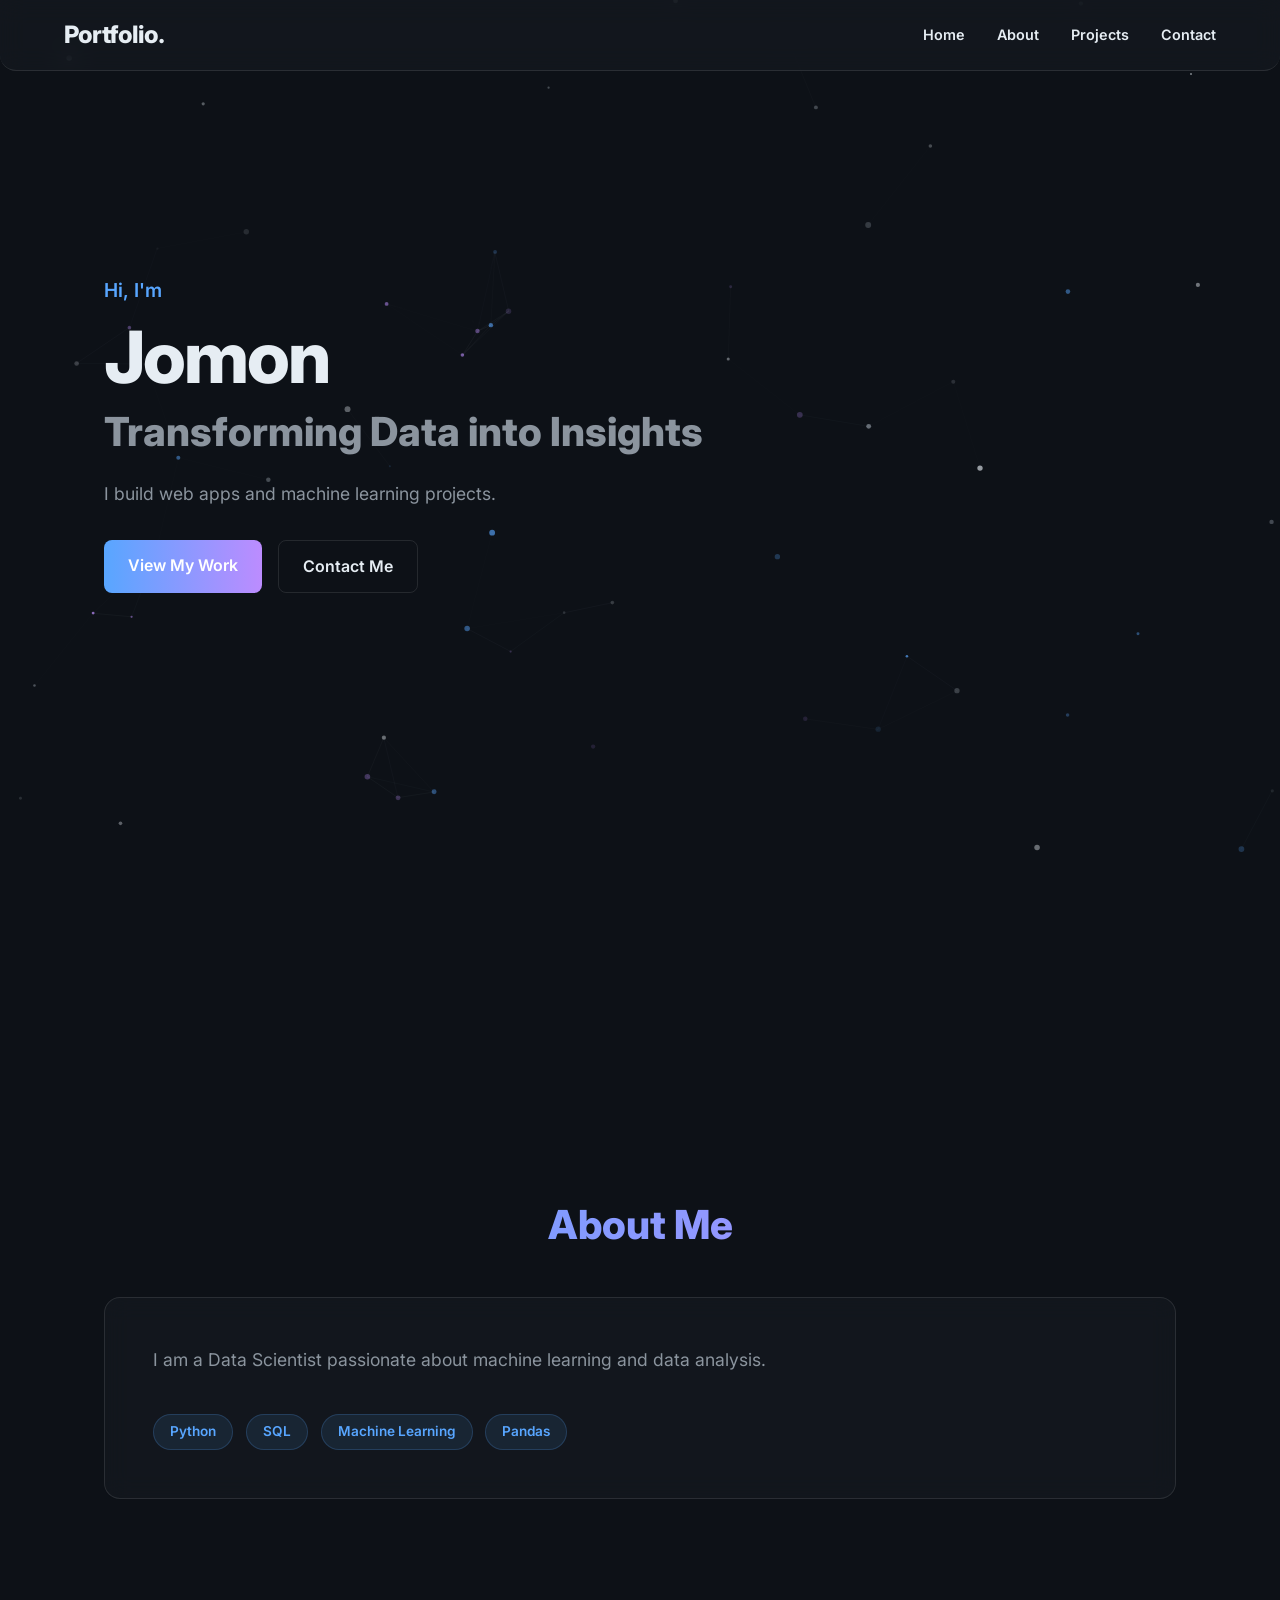
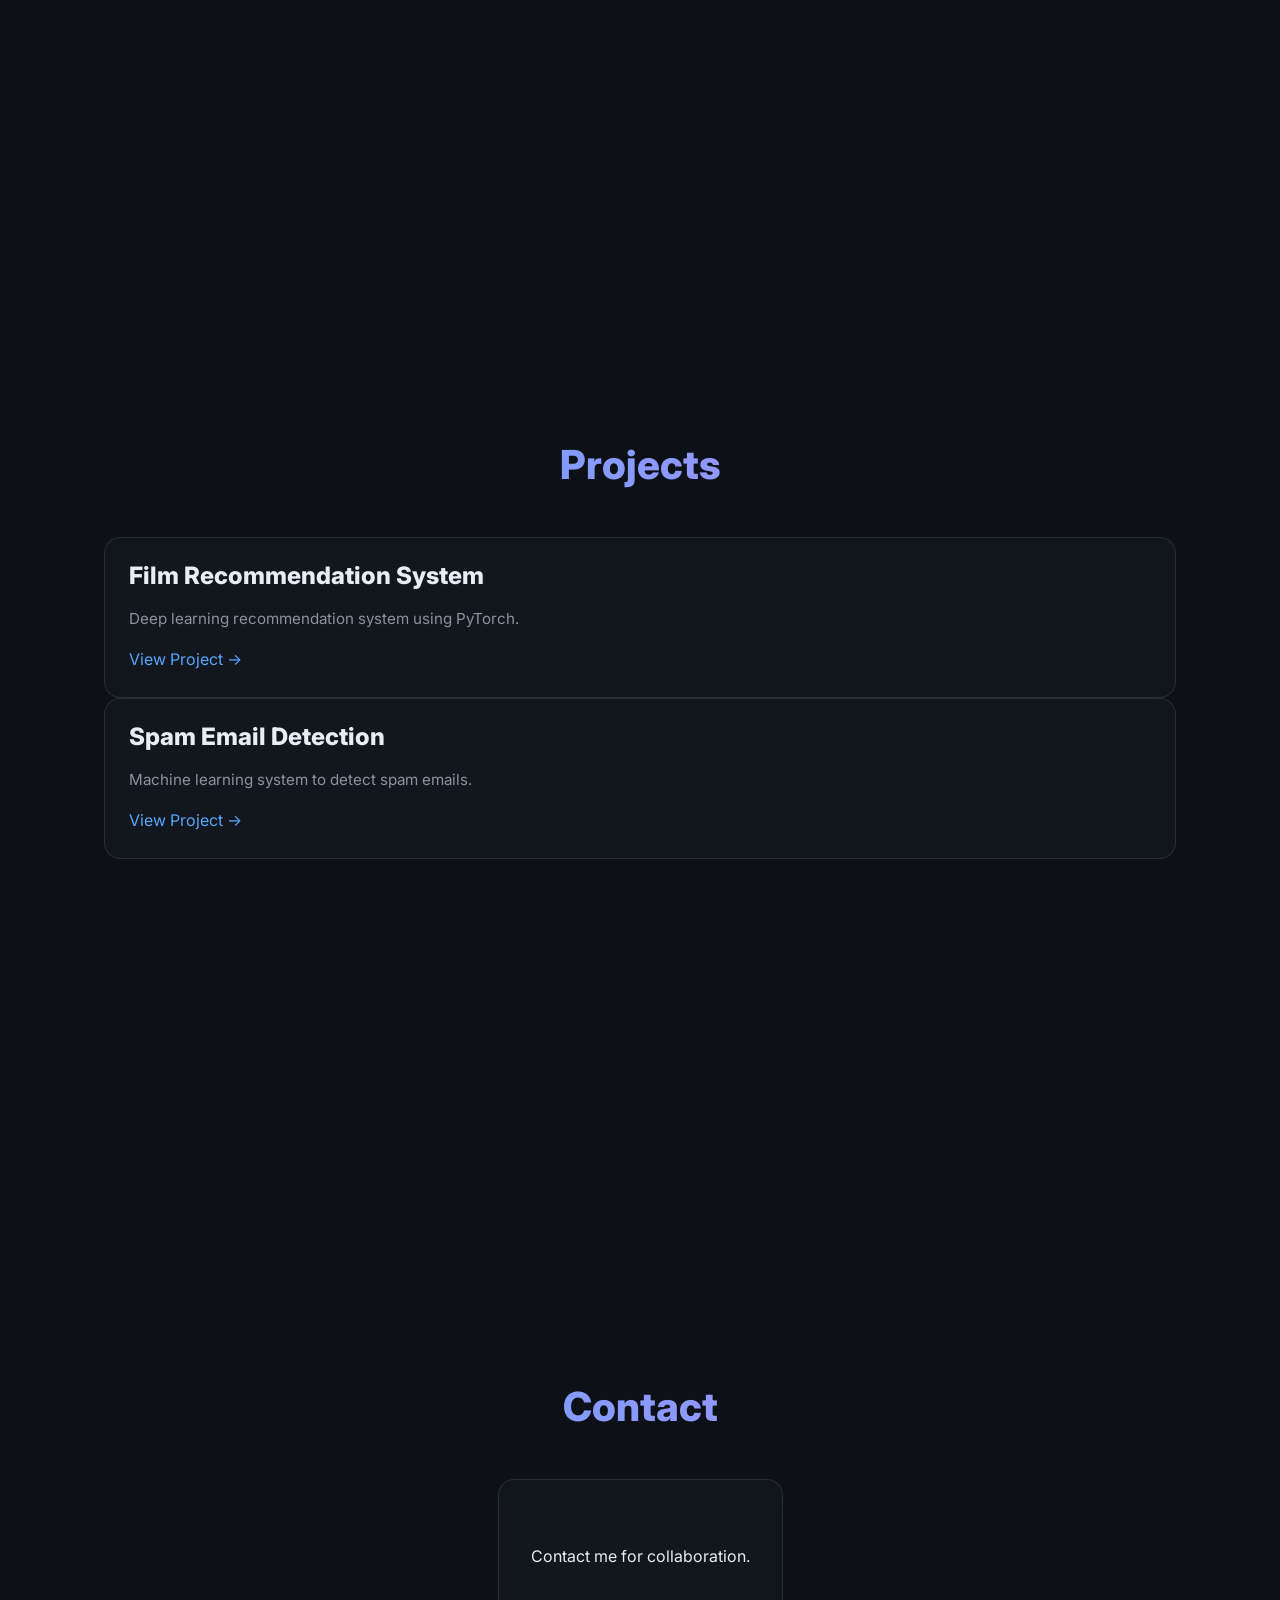
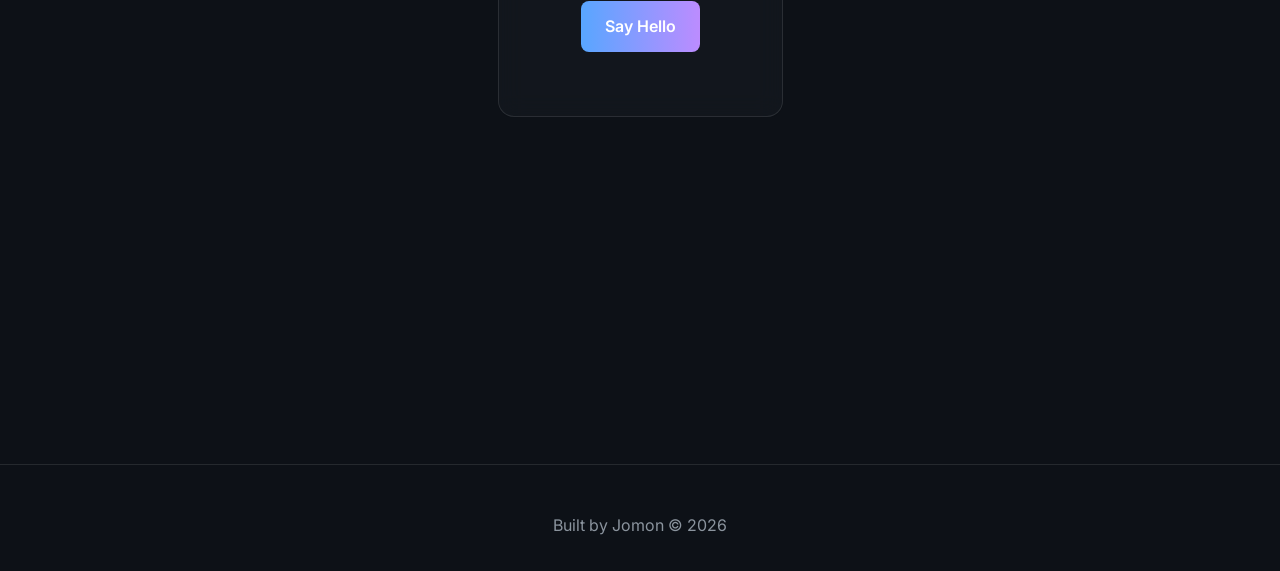
==== index.html @ 2400d686 "remove requirements file" ====
<!DOCTYPE html>
<html lang="en">

<head>
    <meta charset="UTF-8">
    <meta name="viewport" content="width=device-width, initial-scale=1.0">
    <title>My Portfolio</title>

    <!-- Google Font -->
    <link href="https://fonts.googleapis.com/css2?family=Inter:wght@300;400;600;800&display=swap" rel="stylesheet">

    <!-- ✅ Correct CSS -->
    <link rel="stylesheet" href="styles.css">
</head>

<body>

    <canvas id="background-canvas"></canvas>

    <!-- NAVBAR -->
    <nav class="navbar glass">
        <div class="logo">Portfolio.</div>
        <ul class="nav-links">
            <li><a href="#home">Home</a></li>
            <li><a href="#about">About</a></li>
            <li><a href="#projects">Projects</a></li>
            <li><a href="#contact">Contact</a></li>
        </ul>
    </nav>

    <main>

        <!-- HERO -->
        <section id="home" class="hero fade-in">
            <div class="hero-content">
                <p class="greeting">Hi, I'm</p>
                <h1 class="name">Jomon</h1>
                <h2 class="title">Transforming Data into Insights</h2>
                <p class="description">
                    I build web apps and machine learning projects.
                </p>

                <div class="cta-buttons">
                    <a href="#projects" class="btn primary-btn">View My Work</a>
                    <a href="#contact" class="btn secondary-btn">Contact Me</a>
                </div>
            </div>
        </section>

        <!-- ABOUT -->
        <section id="about" class="about fade-in">
            <h2 class="section-title">About Me</h2>
            <div class="about-content glass">
                <p>I am a Data Scientist passionate about machine learning and data analysis.</p>

                <div class="skills">
                    <span class="skill-tag">Python</span>
                    <span class="skill-tag">SQL</span>
                    <span class="skill-tag">Machine Learning</span>
                    <span class="skill-tag">Pandas</span>
                </div>
            </div>
        </section>

        <!-- PROJECTS -->
        <section id="projects" class="projects fade-in">
            <h2 class="section-title">Projects</h2>

            <div class="project-card glass">
                <div class="project-info">
                    <h3>Film Recommendation System</h3>
                    <p>Deep learning recommendation system using PyTorch.</p>
                    <a href="https://github.com/Jomon18kb/Film-Recommendation" target="_blank">
                        View Project →
                    </a>
                </div>
            </div>

            <div class="project-card glass">
                <div class="project-info">
                    <h3>Spam Email Detection</h3>
                    <p>Machine learning system to detect spam emails.</p>
                    <a href="https://github.com/Jomon18kb/Spam-Email-Detection-System" target="_blank">
                        View Project →
                    </a>
                </div>
            </div>

        </section>

        <!-- CONTACT -->
        <section id="contact" class="contact fade-in">
            <h2 class="section-title">Contact</h2>
            <div class="contact-card glass">
                <p>Contact me for collaboration.</p>
                <a href="mailto:hello@example.com" class="btn primary-btn">Say Hello</a>
            </div>
        </section>

    </main>

    <footer>
        <p>Built by Jomon © 2026</p>
    </footer>

    <!-- ✅ Correct JS -->
    <script src="script.js"></script>

</body>

</html>
---- styles.css ----
/* Color Palette & Variables */
:root {
    --bg-color: #0d1117;
    --text-primary: #e6edf3;
    --text-secondary: #8b949e;
    --accent-primary: #58a6ff;
    --accent-secondary: #bc8cff;
    --glass-bg: rgba(22, 27, 34, 0.6);
    --glass-border: rgba(255, 255, 255, 0.1);
    --transition: all 0.3s cubic-bezier(0.25, 0.8, 0.25, 1);
}

/* Reset and Base Styles */
* {
    margin: 0;
    padding: 0;
    box-sizing: border-box;
    scroll-behavior: smooth;
}

body {
    font-family: 'Inter', sans-serif;
    background-color: var(--bg-color);
    color: var(--text-primary);
    line-height: 1.6;
    overflow-x: hidden;
}

#background-canvas {
    position: fixed;
    top: 0;
    left: 0;
    width: 100vw;
    height: 100vh;
    z-index: -1;
    pointer-events: none;
}

/* Typography */
h1,
h2,
h3 {
    font-weight: 800;
    line-height: 1.2;
}

h2.section-title {
    font-size: 2.5rem;
    margin-bottom: 3rem;
    text-align: center;
    background: linear-gradient(90deg, var(--accent-primary), var(--accent-secondary));
    -webkit-background-clip: text;
    -webkit-text-fill-color: transparent;
    display: inline-block;
    position: relative;
    left: 50%;
    transform: translateX(-50%);
}

a {
    color: var(--accent-primary);
    text-decoration: none;
    transition: var(--transition);
}

/* Glassmorphism Utilities */
.glass {
    background: var(--glass-bg);
    backdrop-filter: blur(12px);
    -webkit-backdrop-filter: blur(12px);
    border: 1px solid var(--glass-border);
    border-radius: 16px;
}

/* Navigation */
.navbar {
    position: fixed;
    top: 0;
    left: 0;
    width: 100%;
    display: flex;
    justify-content: space-between;
    align-items: center;
    padding: 1rem 5%;
    z-index: 1000;
    border-radius: 0 0 16px 16px;
    border-top: none;
    border-left: none;
    border-right: none;
}

.logo {
    font-size: 1.5rem;
    font-weight: 800;
    letter-spacing: -1px;
}

.nav-links {
    display: flex;
    list-style: none;
    gap: 2rem;
}

.nav-links a {
    color: var(--text-primary);
    font-weight: 600;
    font-size: 0.9rem;
    position: relative;
}

.nav-links a::after {
    content: '';
    position: absolute;
    width: 0;
    height: 2px;
    bottom: -4px;
    left: 0;
    background-color: var(--accent-primary);
    transition: var(--transition);
}

.nav-links a:hover::after {
    width: 100%;
}

/* General Layout */
main {
    padding: 0 5%;
    max-width: 1200px;
    margin: 0 auto;
}

section {
    min-height: 100vh;
    display: flex;
    flex-direction: column;
    justify-content: center;
    padding: 6rem 0;
}

/* Buttons */
.btn {
    display: inline-block;
    padding: 0.8rem 1.5rem;
    border-radius: 8px;
    font-weight: 600;
    cursor: pointer;
}

.primary-btn {
    background: linear-gradient(90deg, var(--accent-primary), var(--accent-secondary));
    color: #fff;
    border: none;
}

.primary-btn:hover {
    box-shadow: 0 0 20px rgba(88, 166, 255, 0.4);
    transform: translateY(-2px);
}

.secondary-btn {
    background: transparent;
    color: var(--text-primary);
    border: 1px solid var(--glass-border);
}

.secondary-btn:hover {
    background: var(--glass-border);
    transform: translateY(-2px);
}

/* Hero Section */
.hero {
    flex-direction: row;
    align-items: center;
    justify-content: space-between;
    gap: 2rem;
}

.hero-content {
    flex: 1;
    position: relative;
    z-index: 2;
}

.greeting {
    color: var(--accent-primary);
    font-weight: 600;
    font-size: 1.2rem;
    margin-bottom: 0.5rem;
}

.name {
    font-size: 4.5rem;
    margin-bottom: 0.5rem;
    letter-spacing: -2px;
}

.title {
    font-size: 2.5rem;
    color: var(--text-secondary);
    margin-bottom: 1.5rem;
}

.description {
    font-size: 1.1rem;
    color: var(--text-secondary);
    margin-bottom: 2rem;
    max-width: 500px;
}

.cta-buttons {
    display: flex;
    gap: 1rem;
    margin-bottom: 2rem;
}

.social-links {
    display: flex;
    gap: 1.5rem;
    align-items: center;
}

.social-icon {
    display: inline-flex;
    justify-content: center;
    align-items: center;
    width: 45px;
    height: 45px;
    border-radius: 50%;
    background: var(--glass-bg);
    border: 1px solid var(--glass-border);
    color: var(--text-primary);
    transition: var(--transition);
}

.social-icon:hover {
    background: rgba(88, 166, 255, 0.1);
    color: var(--accent-primary);
    border-color: var(--accent-primary);
    transform: translateY(-3px);
    box-shadow: 0 5px 15px rgba(88, 166, 255, 0.2);
}

.hero-visual {
    flex: 1;
    position: relative;
    height: 400px;
    display: flex;
    justify-content: center;
    align-items: center;
    pointer-events: none;
}

.glow-orb {
    position: absolute;
    width: 300px;
    height: 300px;
    border-radius: 50%;
    background: radial-gradient(circle, var(--accent-primary) 0%, rgba(88, 166, 255, 0) 70%);
    filter: blur(40px);
    opacity: 0.4;
    animation: float 6s ease-in-out infinite;
}

.glow-orb.secondary {
    background: radial-gradient(circle, var(--accent-secondary) 0%, rgba(188, 140, 255, 0) 70%);
    top: 20%;
    left: 10%;
    width: 200px;
    height: 200px;
    animation: float 8s ease-in-out infinite reverse;
}

@keyframes float {
    0% {
        transform: translateY(0px) scale(1);
    }

    50% {
        transform: translateY(-20px) scale(1.05);
    }

    100% {
        transform: translateY(0px) scale(1);
    }
}

/* About Section */
.about-content {
    padding: 3rem;
    display: flex;
    flex-direction: column;
    gap: 1.5rem;
    font-size: 1.1rem;
    color: var(--text-secondary);
}

.skills {
    display: flex;
    flex-wrap: wrap;
    gap: 0.8rem;
    margin-top: 1rem;
}

.skill-tag {
    background: rgba(88, 166, 255, 0.1);
    color: var(--accent-primary);
    padding: 0.4rem 1rem;
    border-radius: 20px;
    font-size: 0.85rem;
    font-weight: 600;
    border: 1px solid rgba(88, 166, 255, 0.2);
}

/* Projects Section */
.project-grid {
    display: grid;
    grid-template-columns: repeat(auto-fit, minmax(300px, 1fr));
    gap: 2rem;
}

.project-card {
    overflow: hidden;
    display: flex;
    flex-direction: column;
    transition: var(--transition);
}

.project-card:hover {
    transform: translateY(-10px);
    box-shadow: 0 10px 30px rgba(0, 0, 0, 0.5);
    border-color: rgba(255, 255, 255, 0.2);
}

.project-image {
    width: 100%;
    height: 200px;
    background-color: #1c2128;
    display: flex;
    justify-content: center;
    align-items: center;
    color: var(--text-secondary);
    border-bottom: 1px solid var(--glass-border);
}

.project-info {
    padding: 1.5rem;
    display: flex;
    flex-direction: column;
    gap: 1rem;
    flex: 1;
}

.project-info h3 {
    font-size: 1.5rem;
}

.project-info p {
    color: var(--text-secondary);
    font-size: 0.95rem;
    flex: 1;
}

.project-tech {
    display: flex;
    gap: 0.5rem;
    font-size: 0.85rem;
    color: var(--accent-secondary);
}

.project-link {
    display: flex;
    align-items: center;
    gap: 0.5rem;
    font-weight: 600;
    margin-top: 1rem;
}

.project-link:hover span {
    transform: translateX(5px);
}

.project-link span {
    transition: var(--transition);
}

/* Contact Section */
.contact-card {
    padding: 4rem 2rem;
    text-align: center;
    max-width: 600px;
    margin: 0 auto;
    display: flex;
    flex-direction: column;
    align-items: center;
    gap: 2rem;
}

/* Footer */
footer {
    text-align: center;
    padding: 3rem 2rem 2rem;
    color: var(--text-secondary);
    border-top: 1px solid var(--glass-border);
    margin-top: 4rem;
    display: flex;
    flex-direction: column;
    align-items: center;
    gap: 1.5rem;
}

.footer-socials {
    display: flex;
    gap: 2rem;
}

.footer-socials a {
    color: var(--text-primary);
    font-weight: 500;
    font-size: 0.95rem;
}

.footer-socials a:hover {
    color: var(--accent-primary);
}

/* Animations */
.fade-in {
    opacity: 0;
    transform: translateY(30px);
    transition: opacity 0.8s ease-out, transform 0.8s ease-out;
}

.fade-in.visible {
    opacity: 1;
    transform: translateY(0);
}

/* Responsive */
@media (max-width: 768px) {
    .hero {
        flex-direction: column;
        text-align: center;
        padding-top: 10rem;
    }

    .cta-buttons {
        justify-content: center;
    }

    .name {
        font-size: 3.5rem;
    }

    .title {
        font-size: 2rem;
    }

    .nav-links {
        display: none;
        /* simple mobile nav approach for MVP */
    }
}
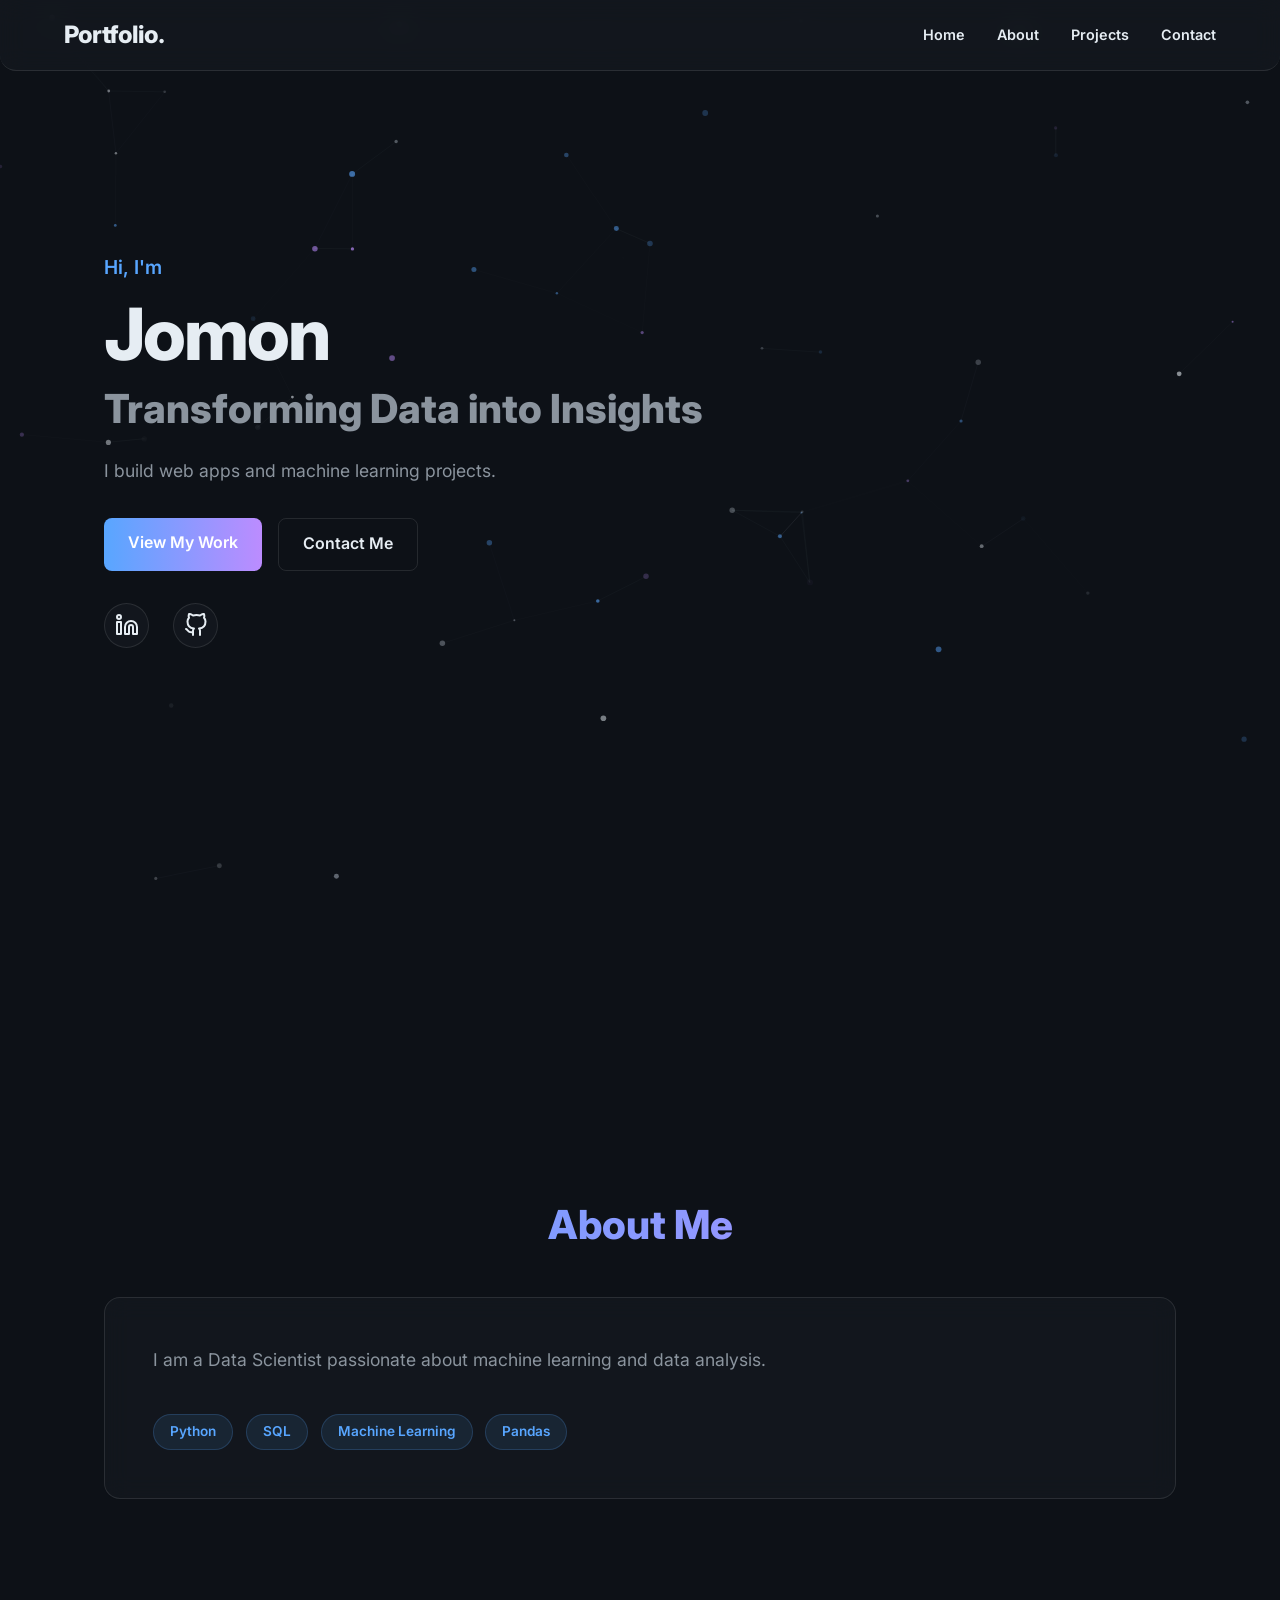
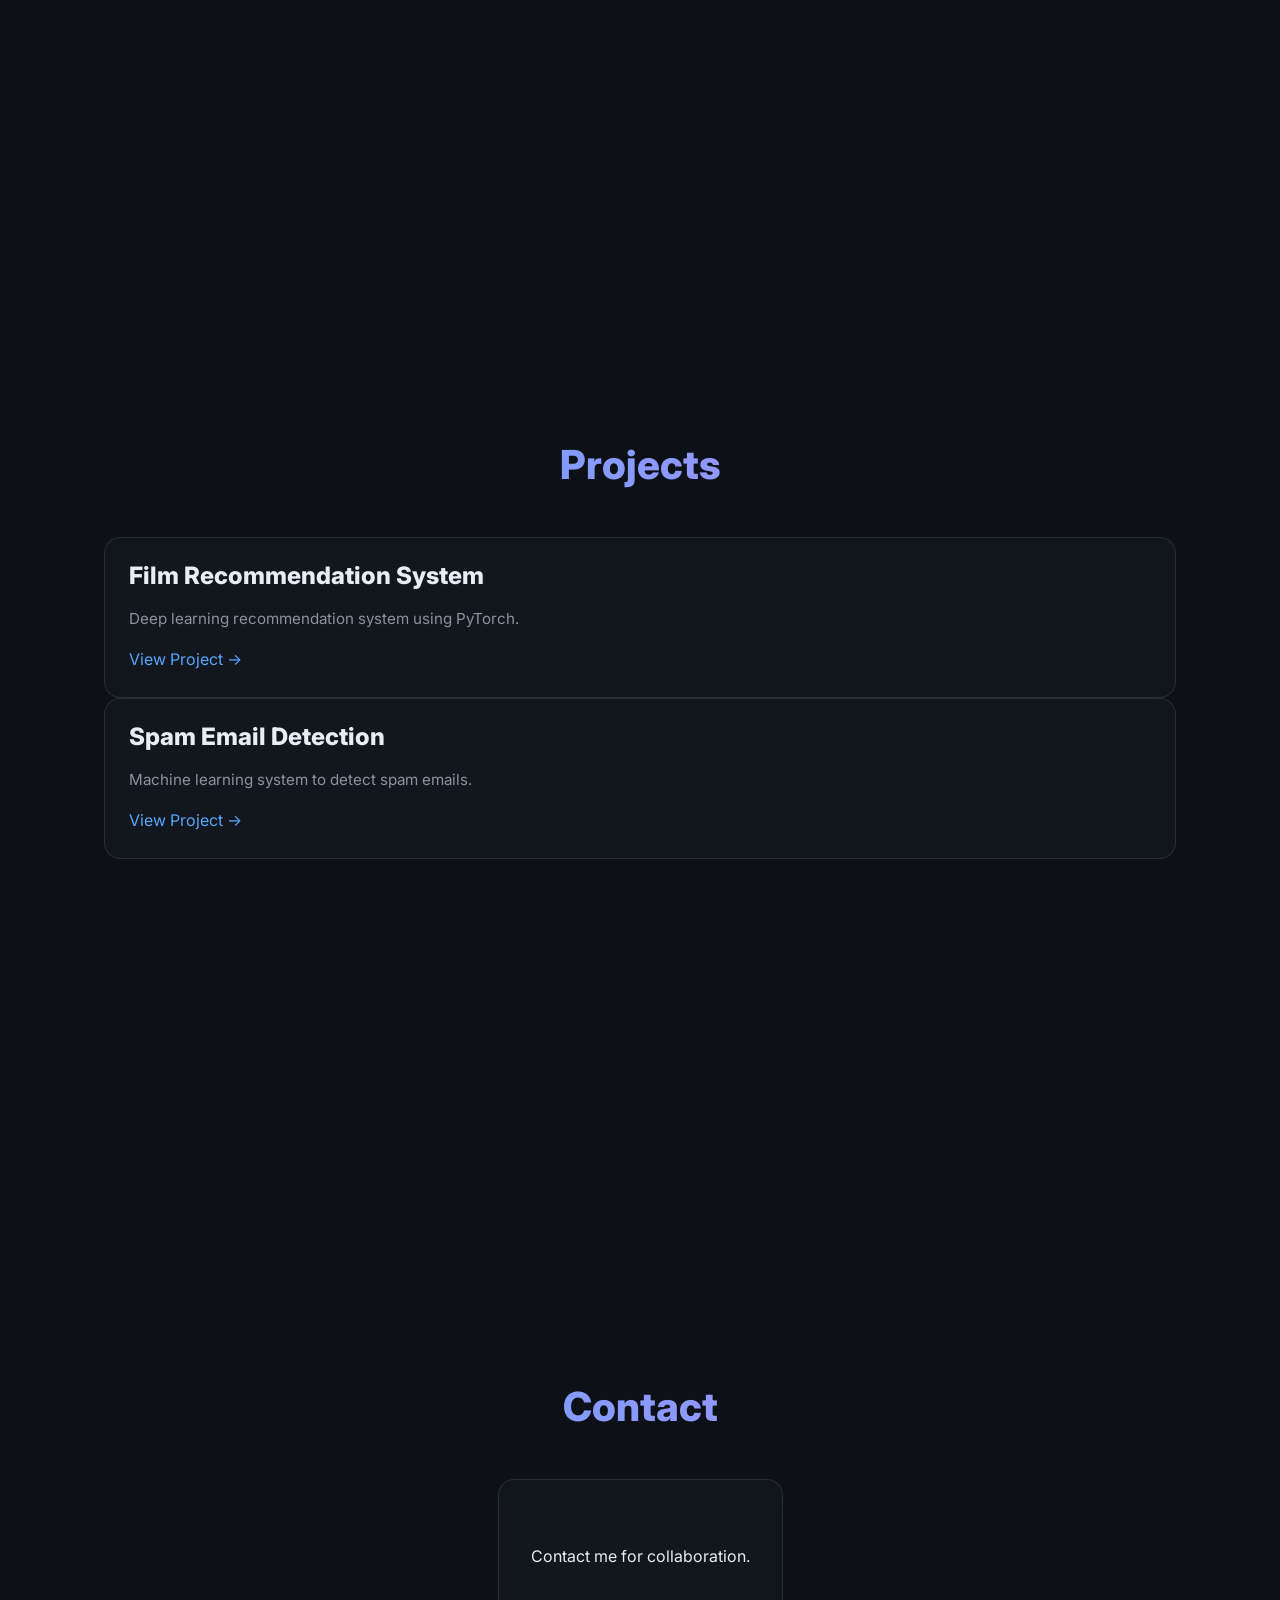
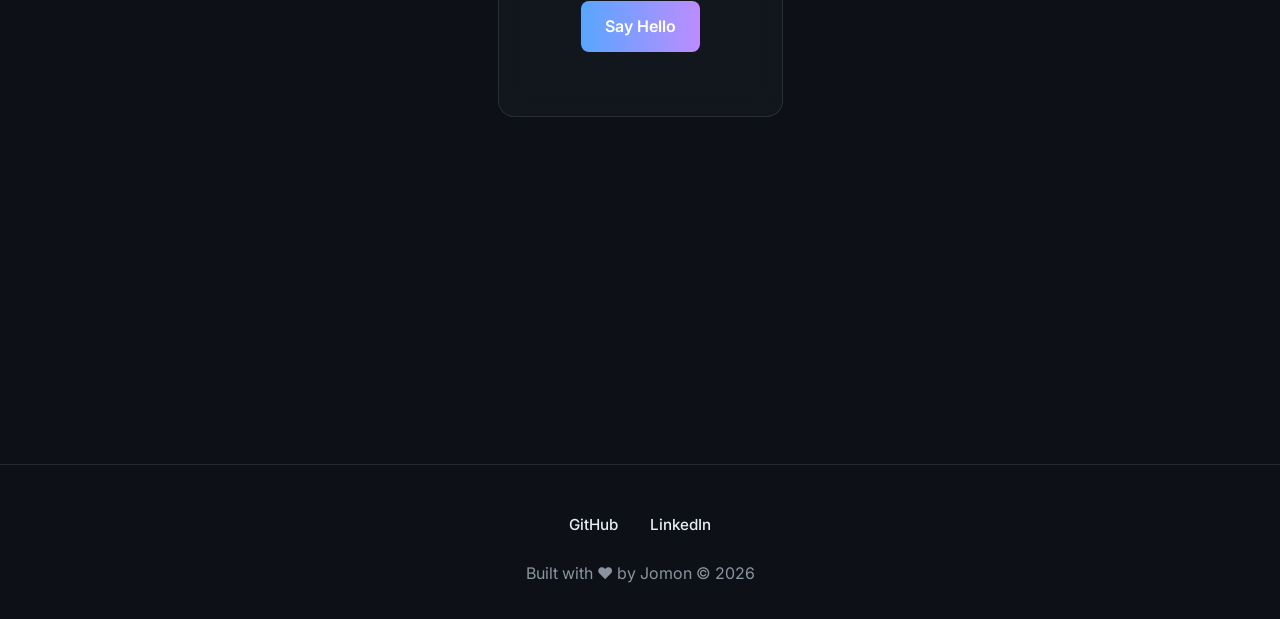
==== commit 2b9fa761: "remove requirements file" ====
--- a/index.html
+++ b/index.html
@@ -9,7 +9,7 @@
     <!-- Google Font -->
     <link href="https://fonts.googleapis.com/css2?family=Inter:wght@300;400;600;800&display=swap" rel="stylesheet">
 
-    <!-- ✅ Correct CSS -->
+    <!-- CSS -->
     <link rel="stylesheet" href="styles.css">
 </head>
 
@@ -36,6 +36,7 @@
                 <p class="greeting">Hi, I'm</p>
                 <h1 class="name">Jomon</h1>
                 <h2 class="title">Transforming Data into Insights</h2>
+
                 <p class="description">
                     I build web apps and machine learning projects.
                 </p>
@@ -44,12 +45,40 @@
                     <a href="#projects" class="btn primary-btn">View My Work</a>
                     <a href="#contact" class="btn secondary-btn">Contact Me</a>
                 </div>
+
+                <!-- ✅ SOCIAL ICONS -->
+                <div class="social-links">
+
+                    <!-- LinkedIn -->
+                    <a href="https://www.linkedin.com/in/jomon-k-biji-52a9552a1/" target="_blank" class="social-icon">
+                        <svg xmlns="http://www.w3.org/2000/svg" width="24" height="24" viewBox="0 0 24 24" fill="none"
+                            stroke="currentColor" stroke-width="2" stroke-linecap="round" stroke-linejoin="round">
+                            <path d="M16 8a6 6 0 0 1 6 6v7h-4v-7a2 2 0 0 0-2-2 2 2 0 0 0-2 2v7h-4v-7a6 6 0 0 1 6-6z">
+                            </path>
+                            <rect x="2" y="9" width="4" height="12"></rect>
+                            <circle cx="4" cy="4" r="2"></circle>
+                        </svg>
+                    </a>
+
+                    <!-- GitHub -->
+                    <a href="https://github.com/Jomon18kb" target="_blank" class="social-icon">
+                        <svg xmlns="http://www.w3.org/2000/svg" width="24" height="24" viewBox="0 0 24 24" fill="none"
+                            stroke="currentColor" stroke-width="2" stroke-linecap="round" stroke-linejoin="round">
+                            <path
+                                d="M9 19c-5 1.5-5-2.5-7-3m14 6v-3.87a3.37 3.37 0 0 0-.94-2.61c3.14-.35 6.44-1.54 6.44-7A5.44 5.44 0 0 0 20 4.77 5.07 5.07 0 0 0 19.91 1S18.73.65 16 2.48a13.38 13.38 0 0 0-7 0C6.27.65 5.09 1 5.09 1A5.07 5.07 0 0 0 5 4.77a5.44 5.44 0 0 0-1.5 3.78c0 5.42 3.3 6.61 6.44 7A3.37 3.37 0 0 0 9 18.13V22">
+                            </path>
+                        </svg>
+                    </a>
+
+                </div>
+
             </div>
         </section>
 
         <!-- ABOUT -->
         <section id="about" class="about fade-in">
             <h2 class="section-title">About Me</h2>
+
             <div class="about-content glass">
                 <p>I am a Data Scientist passionate about machine learning and data analysis.</p>
 
@@ -91,19 +120,28 @@
         <!-- CONTACT -->
         <section id="contact" class="contact fade-in">
             <h2 class="section-title">Contact</h2>
+
             <div class="contact-card glass">
                 <p>Contact me for collaboration.</p>
-                <a href="mailto:hello@example.com" class="btn primary-btn">Say Hello</a>
+
+                <!-- ✅ FIXED EMAIL -->
+                <a href="mailto:jomon18kb@gmail.com" class="btn primary-btn">Say Hello</a>
             </div>
         </section>
 
     </main>
 
+    <!-- FOOTER -->
     <footer>
-        <p>Built by Jomon © 2026</p>
+        <div class="footer-socials">
+            <a href="https://github.com/Jomon18kb" target="_blank">GitHub</a>
+            <a href="https://www.linkedin.com/in/jomon-k-biji-52a9552a1/" target="_blank">LinkedIn</a>
+        </div>
+
+        <p>Built with ❤️ by Jomon © 2026</p>
     </footer>
 
-    <!-- ✅ Correct JS -->
+    <!-- JS -->
     <script src="script.js"></script>
 
 </body>
